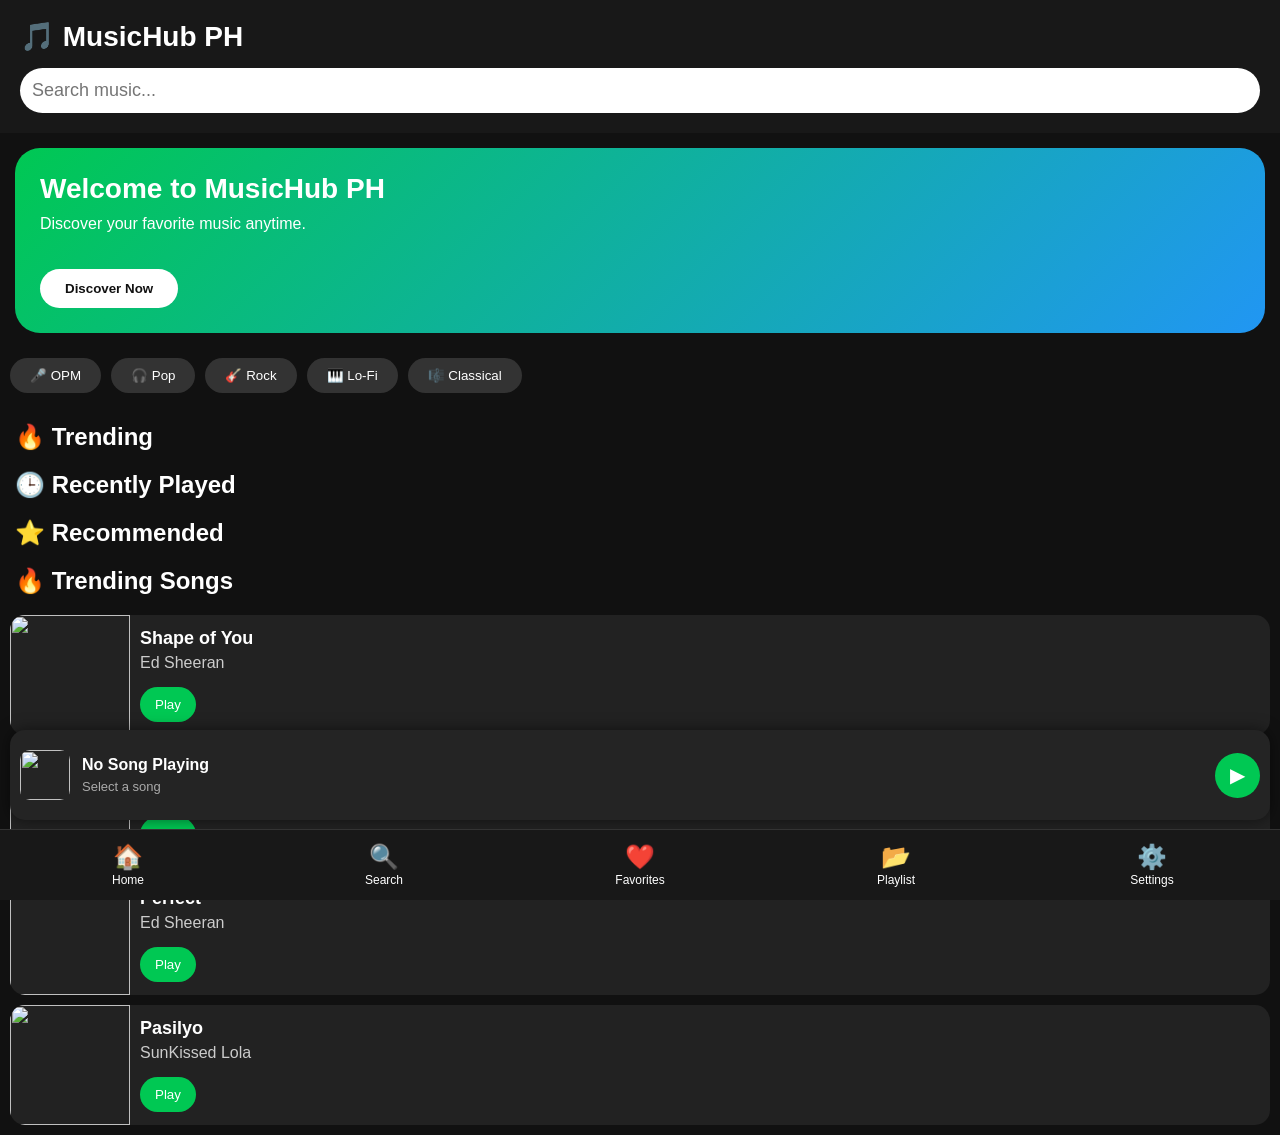
==== index.html @ 73f4a600 "Add files via upload" ====
<!DOCTYPE html>
<html>
  <head>
	<link rel="manifest" href="manifest.json">
	<meta name="theme-color" content="#00c853">
	<meta charset="UTF-8">
	<meta name="viewport" content="width=device-width,initial-scale=1">

	<title>MusicHub PH</title>

	<link rel="stylesheet" href="style.css">

	  
	  
  </head>
  <div id="toast" class="toast"></div>
  <body>

	<header>

	  <h1>🎵 MusicHub PH</h1>

	  <input
		id="search"
		type="text"
		placeholder="Search music...">

	</header>

	<div class="hero">

	  <h2>Welcome to MusicHub PH</h2>

	  <p>Discover your favorite music anytime.</p>

	  <button id="discoverBtn">

		Discover Now

	  </button>

	</div>

	<div class="categories">

	  <button>🎤 OPM</button>

	  <button>🎧 Pop</button>

	  <button>🎸 Rock</button>

	  <button>🎹 Lo-Fi</button>

	  <button>🎼 Classical</button>

	</div>

	<h2 class="section">

	  🔥 Trending

	</h2>

	<div id="trendingSongs">

	</div>

	<h2 class="section">

	  🕒 Recently Played

	</h2>

	<div id="recentSongs">

	</div>

	<h2 class="section">

	  ⭐ Recommended

	</h2>

	<div id="recommendSongs">

	</div>
	
	<h2 class="title">🔥 Trending Songs</h2>

	<div id="musicList">

	</div>

	<div id="miniPlayer" class="mini-player">

	  <img id="miniCover"
		src="assets/default-cover.png">

	  <div class="mini-info">

		<h3 id="miniTitle">
		  No Song Playing
		</h3>

		<p id="miniArtist">
		  Select a song
		</p>

	  </div>

	  <button id="miniPlay">
		▶
	  </button>

	</div>
	
	<nav class="bottom-nav">

	  <button onclick="location.href='index.html'">

		<span>🏠</span>

		<p>Home</p>

	  </button>

	  <button>

		<span>🔍</span>

		<p>Search</p>

	  </button>

	  <button onclick="location.href='favorites.html'">

		<span>❤️</span>

		<p>Favorites</p>

	  </button>

	  <button onclick="location.href='playlist.html'">

		<span>📂</span>

		<p>Playlist</p>

	  </button>

	  <button onclick="location.href='settings.html'">

		<span>⚙️</span>

		<p>Settings</p>

	  </button>

	
	</nav>

	<script src="script.js"></script>

  </body>
</html>
---- style.css ----
body{

margin:0;

background:#111;

font-family:Arial;

color:white;

}

header{

padding:20px;

background:#181818;

position:sticky;

top:0;

}

header h1{

margin:0;

font-size:28px;

}

#search{

margin-top:15px;

width:100%;

padding:12px;

border:none;

border-radius:30px;

font-size:18px;

box-sizing:border-box;

}

.title{

padding-left:15px;

}

.card{

display:flex;

background:#222;

margin:10px;

border-radius:15px;

overflow:hidden;

align-items:center;

}

.card img{

width:120px;

height:120px;

object-fit:cover;

}

.info{

padding:10px;

flex:1;

}

.info h3{

margin:0;

font-size:18px;

}

.info p{

margin:5px 0;

color:#ccc;

}

.play{

background:#00c853;

color:white;

border:none;

padding:10px 15px;

border-radius:25px;

margin-top:10px;

}

.bottom-nav{

position:fixed;

bottom:0;

left:0;

right:0;

height:70px;

background:#181818;

display:flex;

justify-content:space-around;

align-items:center;

border-top:1px solid #333;

z-index:999;

}

.bottom-nav button{

background:none;

border:none;

color:white;

font-size:14px;

display:flex;

flex-direction:column;

align-items:center;

justify-content:center;

width:20%;

}

.bottom-nav span{

font-size:24px;

}

.bottom-nav p{

margin:2px 0 0 0;

font-size:12px;

}

.toast{

position:fixed;

bottom:90px;

left:50%;

transform:translateX(-50%);

background:#00c853;

color:white;

padding:12px 25px;

border-radius:30px;

display:none;

z-index:999;

font-size:16px;

}

.card{

transition:.3s;

}

.card:hover{

transform:scale(1.03);

box-shadow:0 0 20px #00c853;

}

.light{

background:#ffffff;

color:#222;

}

.light header{

background:#eeeeee;

}

.light .card{

background:#f7f7f7;

color:#111;

}

.light .bottom-nav{

background:#eeeeee;

}

.light .bottom-nav button{

color:#111;

}

.mini-player{

position:fixed;

left:10px;

right:10px;

bottom:80px;

height:70px;

background:#242424;

border-radius:15px;

display:flex;

align-items:center;

padding:10px;

box-shadow:0 0 15px rgba(0,0,0,.5);

z-index:998;

}

.mini-player img{

width:50px;

height:50px;

border-radius:10px;

object-fit:cover;

}

.mini-info{

flex:1;

padding-left:12px;

overflow:hidden;

}

.mini-info h3{

margin:0;

font-size:16px;

white-space:nowrap;

overflow:hidden;

text-overflow:ellipsis;

}

.mini-info p{

margin:5px 0 0;

font-size:13px;

color:#aaa;

}

#miniPlay{

background:#00c853;

border:none;

color:white;

width:45px;

height:45px;

border-radius:50%;

font-size:20px;

}

.hero{

margin:15px;

padding:25px;

border-radius:25px;

background:linear-gradient(135deg,#00c853,#2196f3);

color:white;

animation:fadeIn .8s;

}

.hero h2{

margin:0;

font-size:28px;

}

.hero p{

margin-top:10px;

}

.hero button{

margin-top:20px;

padding:12px 25px;

border:none;

border-radius:25px;

background:white;

color:#111;

font-weight:bold;

}

.categories{

display:flex;

overflow-x:auto;

padding:10px;

}

.categories button{

margin-right:10px;

padding:10px 20px;

border:none;

border-radius:25px;

background:#333;

color:white;

white-space:nowrap;

}

.section{

padding-left:15px;

margin-top:20px;

}

@keyframes fadeIn{

from{

opacity:0;

transform:translateY(20px);

}

to{

opacity:1;

transform:translateY(0);

}

}
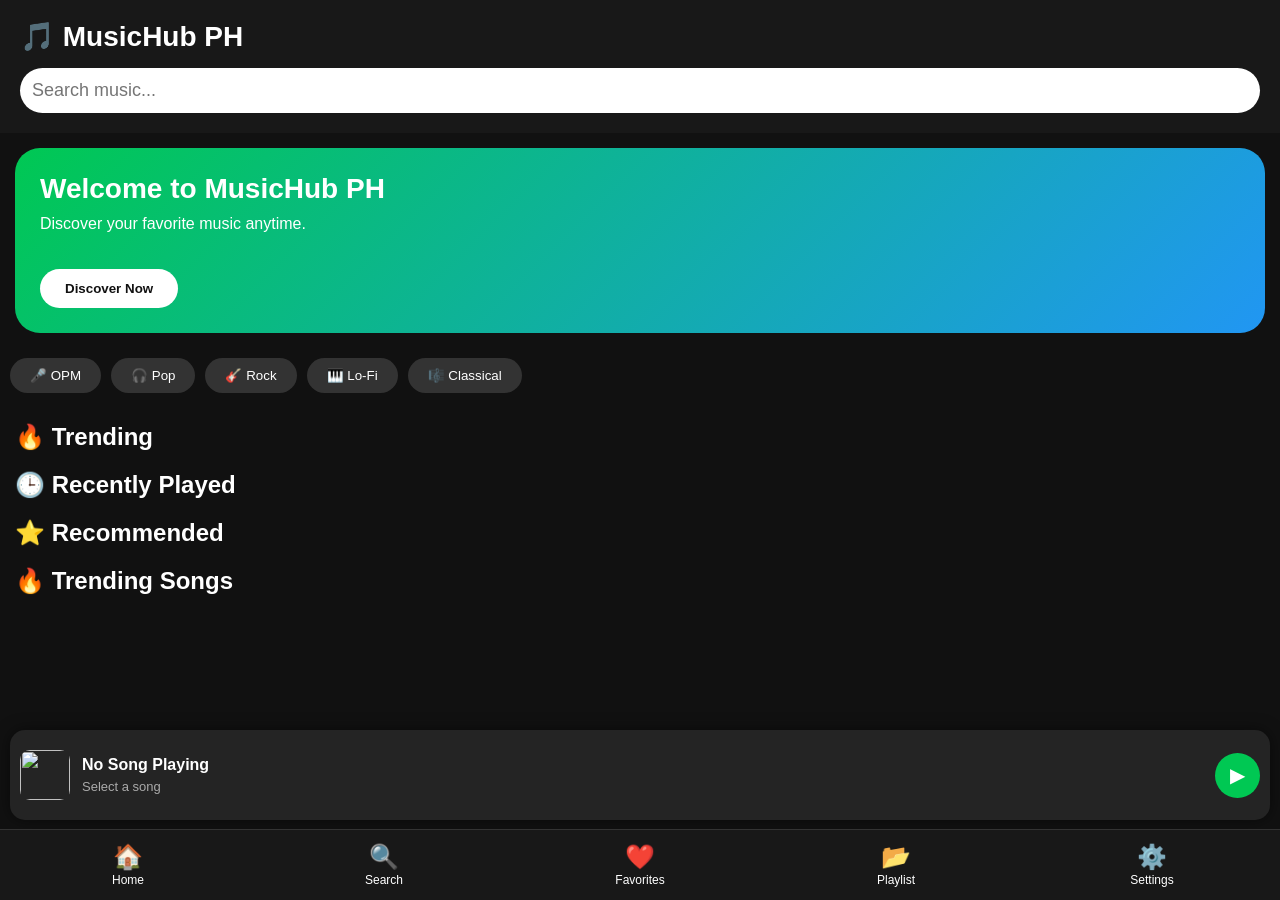
==== commit 733fa527: "Add files via upload" ====
--- a/index.html
+++ b/index.html
@@ -24,7 +24,7 @@
 		id="search"
 		type="text"
 		placeholder="Search music...">
-
+	  <div id="musicList"></div>
 	</header>
 
 	<div class="hero">
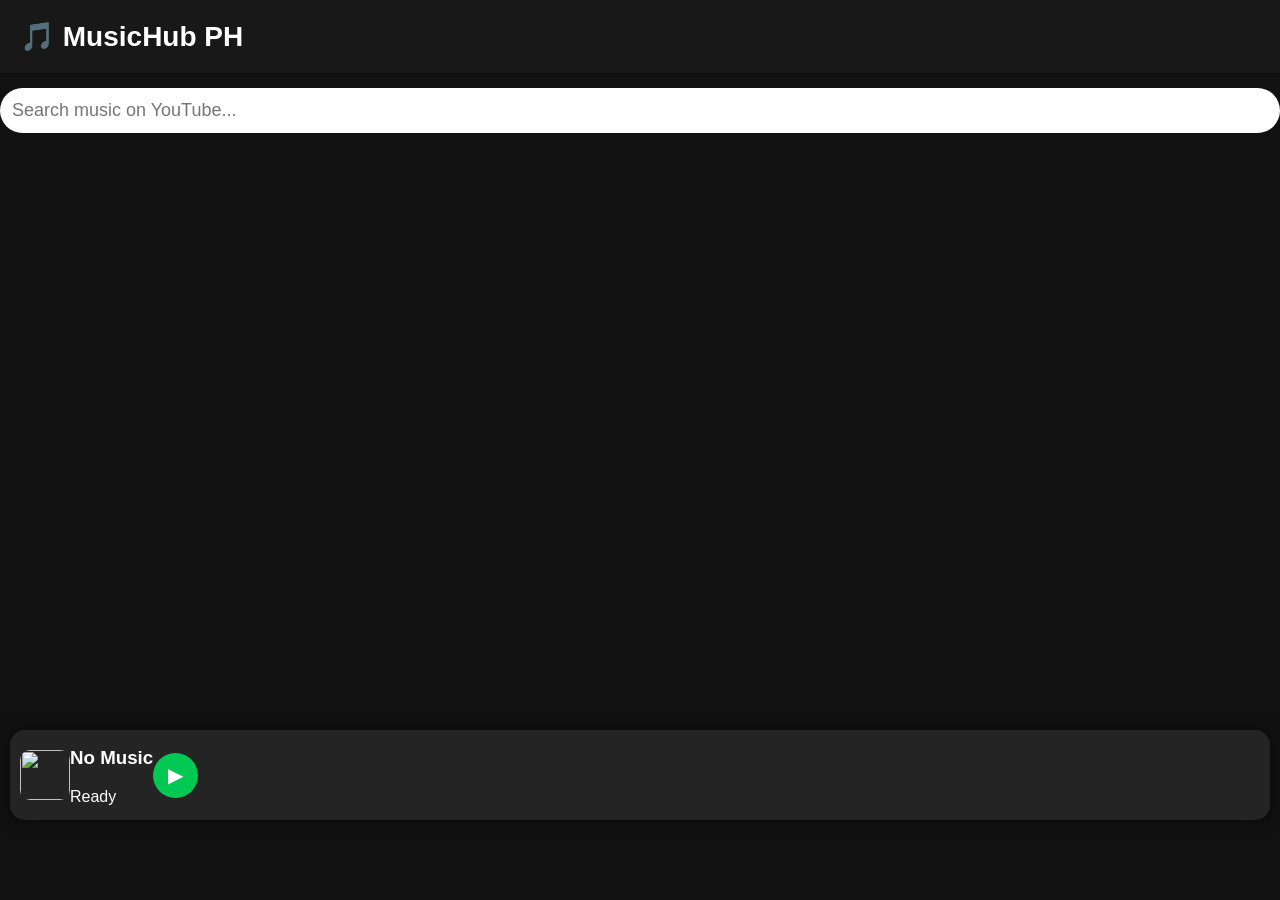
==== commit 751665b3: "Add files via upload" ====
--- a/index.html
+++ b/index.html
@@ -1,165 +1,82 @@
-<!DOCTYPE html>
-<html>
-  <head>
-	<link rel="manifest" href="manifest.json">
-	<meta name="theme-color" content="#00c853">
-	<meta charset="UTF-8">
-	<meta name="viewport" content="width=device-width,initial-scale=1">
 
-	<title>MusicHub PH</title>
+	<!DOCTYPE html>
+	<html lang="en">
 
-	<link rel="stylesheet" href="style.css">
+	  <head>
+		<link rel="manifest" href="manifest.json">
+		<meta name="theme-color" content="#00c853">
+		  
+		<meta charset="UTF-8">
 
-	  
-	  
-  </head>
-  <div id="toast" class="toast"></div>
-  <body>
+		<meta name="viewport" content="width=device-width, initial-scale=1">
 
-	<header>
+		<title>MusicHub PH</title>
 
-	  <h1>🎵 MusicHub PH</h1>
+		<link rel="stylesheet" href="style.css">
 
-	  <input
-		id="search"
-		type="text"
-		placeholder="Search music...">
-	  <div id="musicList"></div>
-	</header>
+		<link rel="manifest" href="manifest.json">
 
-	<div class="hero">
+		<meta name="theme-color" content="#00c853">
 
-	  <h2>Welcome to MusicHub PH</h2>
+	  </head>
 
-	  <p>Discover your favorite music anytime.</p>
+	  <body>
 
-	  <button id="discoverBtn">
+		<header>
 
-		Discover Now
+		  <h1>🎵 MusicHub PH</h1>
 
-	  </button>
+		</header>
 
-	</div>
+		<div class="searchBox">
 
-	<div class="categories">
+		  <input
+			type="text"
+			id="search"
+			placeholder="Search music on YouTube...">
 
-	  <button>🎤 OPM</button>
+		</div>
 
-	  <button>🎧 Pop</button>
+		<div id="musicList">
 
-	  <button>🎸 Rock</button>
+		</div>
 
-	  <button>🎹 Lo-Fi</button>
+		<div id="toast">
 
-	  <button>🎼 Classical</button>
+		</div>
 
-	</div>
+		<div class="mini-player">
 
-	<h2 class="section">
+		  <img
+			id="miniCover"
+			src="assets/default-cover.png">
 
-	  🔥 Trending
+		  <div>
 
-	</h2>
+			<h3 id="miniTitle">
 
-	<div id="trendingSongs">
+			  No Music
 
-	</div>
+			</h3>
 
-	<h2 class="section">
+			<p id="miniArtist">
 
-	  🕒 Recently Played
+			  Ready
 
-	</h2>
+			</p>
 
-	<div id="recentSongs">
+		  </div>
 
-	</div>
+		  <button id="miniPlay">
 
-	<h2 class="section">
+			▶
 
-	  ⭐ Recommended
+		  </button>
 
-	</h2>
+		</div>
 
-	<div id="recommendSongs">
+		<script src="script.js"></script>
 
-	</div>
-	
-	<h2 class="title">🔥 Trending Songs</h2>
+	  </body>
 
-	<div id="musicList">
-
-	</div>
-
-	<div id="miniPlayer" class="mini-player">
-
-	  <img id="miniCover"
-		src="assets/default-cover.png">
-
-	  <div class="mini-info">
-
-		<h3 id="miniTitle">
-		  No Song Playing
-		</h3>
-
-		<p id="miniArtist">
-		  Select a song
-		</p>
-
-	  </div>
-
-	  <button id="miniPlay">
-		▶
-	  </button>
-
-	</div>
-	
-	<nav class="bottom-nav">
-
-	  <button onclick="location.href='index.html'">
-
-		<span>🏠</span>
-
-		<p>Home</p>
-
-	  </button>
-
-	  <button>
-
-		<span>🔍</span>
-
-		<p>Search</p>
-
-	  </button>
-
-	  <button onclick="location.href='favorites.html'">
-
-		<span>❤️</span>
-
-		<p>Favorites</p>
-
-	  </button>
-
-	  <button onclick="location.href='playlist.html'">
-
-		<span>📂</span>
-
-		<p>Playlist</p>
-
-	  </button>
-
-	  <button onclick="location.href='settings.html'">
-
-		<span>⚙️</span>
-
-		<p>Settings</p>
-
-	  </button>
-
-	
-	</nav>
-
-	<script src="script.js"></script>
-
-  </body>
-</html>
+	</html>
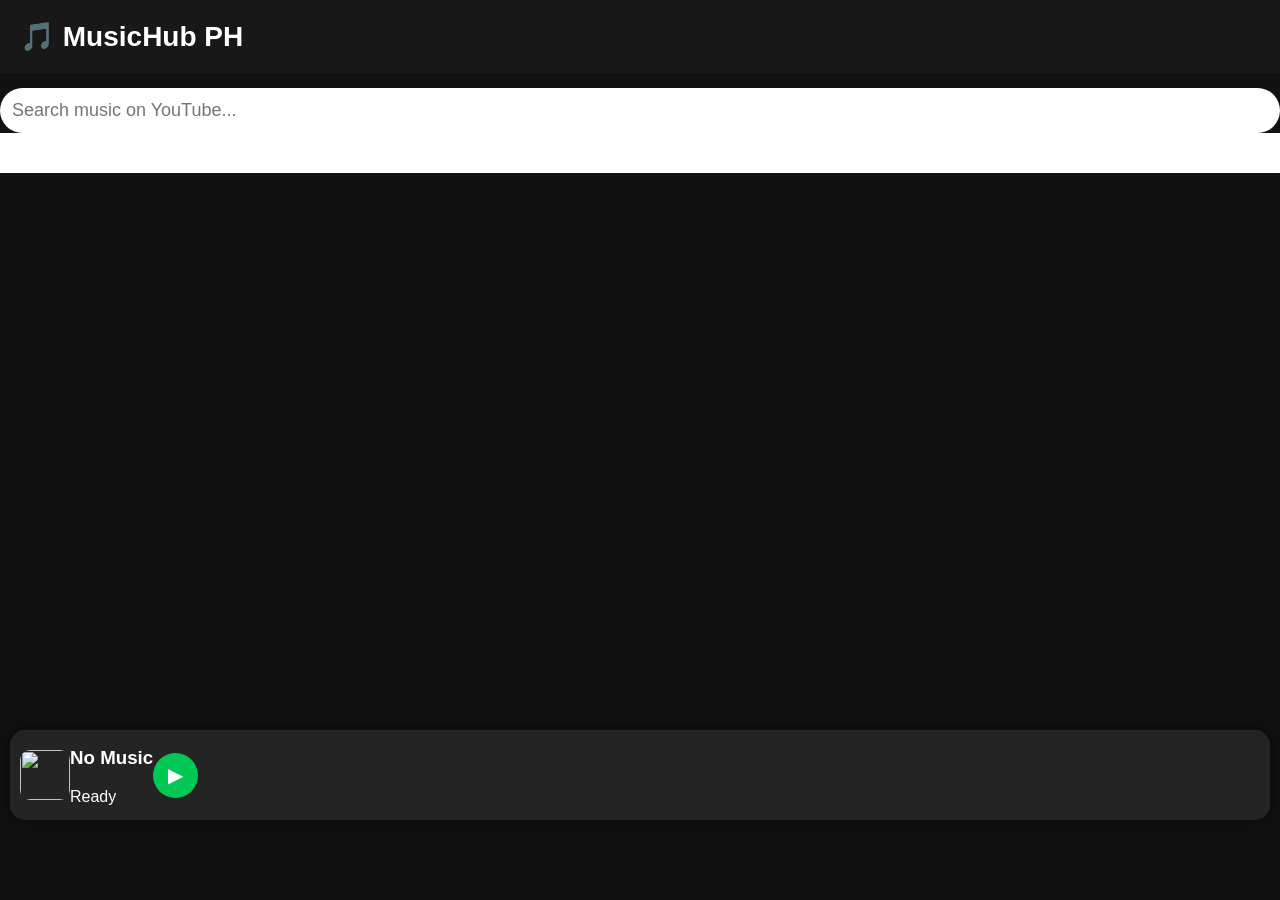
==== commit 51b9fe74: "Add files via upload" ====
--- a/index.html
+++ b/index.html
@@ -1,82 +1,84 @@
+<!DOCTYPE html>
+<html lang="en">
 
-	<!DOCTYPE html>
-	<html lang="en">
+  <head>
 
-	  <head>
-		<link rel="manifest" href="manifest.json">
-		<meta name="theme-color" content="#00c853">
-		  
-		<meta charset="UTF-8">
+	<meta charset="UTF-8">
 
-		<meta name="viewport" content="width=device-width, initial-scale=1">
+	<meta name="viewport" content="width=device-width, initial-scale=1">
 
-		<title>MusicHub PH</title>
+	<title>MusicHub PH</title>
 
-		<link rel="stylesheet" href="style.css">
+	<link rel="stylesheet" href="style.css">
 
-		<link rel="manifest" href="manifest.json">
+	<link rel="manifest" href="manifest.json">
 
-		<meta name="theme-color" content="#00c853">
+	<meta name="theme-color" content="#00c853">
 
-	  </head>
+  </head>
 
-	  <body>
+  <body>
 
-		<header>
+	<header>
 
-		  <h1>🎵 MusicHub PH</h1>
+	  <h1>🎵 MusicHub PH</h1>
 
-		</header>
+	</header>
 
-		<div class="searchBox">
+	<div class="searchBox">
 
-		  <input
-			type="text"
-			id="search"
-			placeholder="Search music on YouTube...">
+	  <input
+		type="text"
+		id="search"
+		placeholder="Search music on YouTube...">
 
-		</div>
+	</div>
 
-		<div id="musicList">
+	<div id="musicList"
+	  style="
+	  padding:20px;
+	  color:black;
+	  background:white;
+	  ">
 
-		</div>
+	</div>
 
-		<div id="toast">
+	<div id="toast">
 
-		</div>
+	</div>
 
-		<div class="mini-player">
+	<div class="mini-player">
 
-		  <img
-			id="miniCover"
-			src="assets/default-cover.png">
+	  <img
+		id="miniCover"
+		src="assets/default-cover.png">
 
-		  <div>
+	  <div>
 
-			<h3 id="miniTitle">
+		<h3 id="miniTitle">
 
-			  No Music
+		  No Music
 
-			</h3>
+		</h3>
 
-			<p id="miniArtist">
+		<p id="miniArtist">
 
-			  Ready
+		  Ready
 
-			</p>
+		</p>
 
-		  </div>
+	  </div>
 
-		  <button id="miniPlay">
+	  <button id="miniPlay">
 
-			▶
+		▶
 
-		  </button>
+	  </button>
 
-		</div>
+	</div>
 
-		<script src="script.js"></script>
+	<script src="script.js"></script>
 
-	  </body>
+  </body>
 
-	</html>
+</html>
